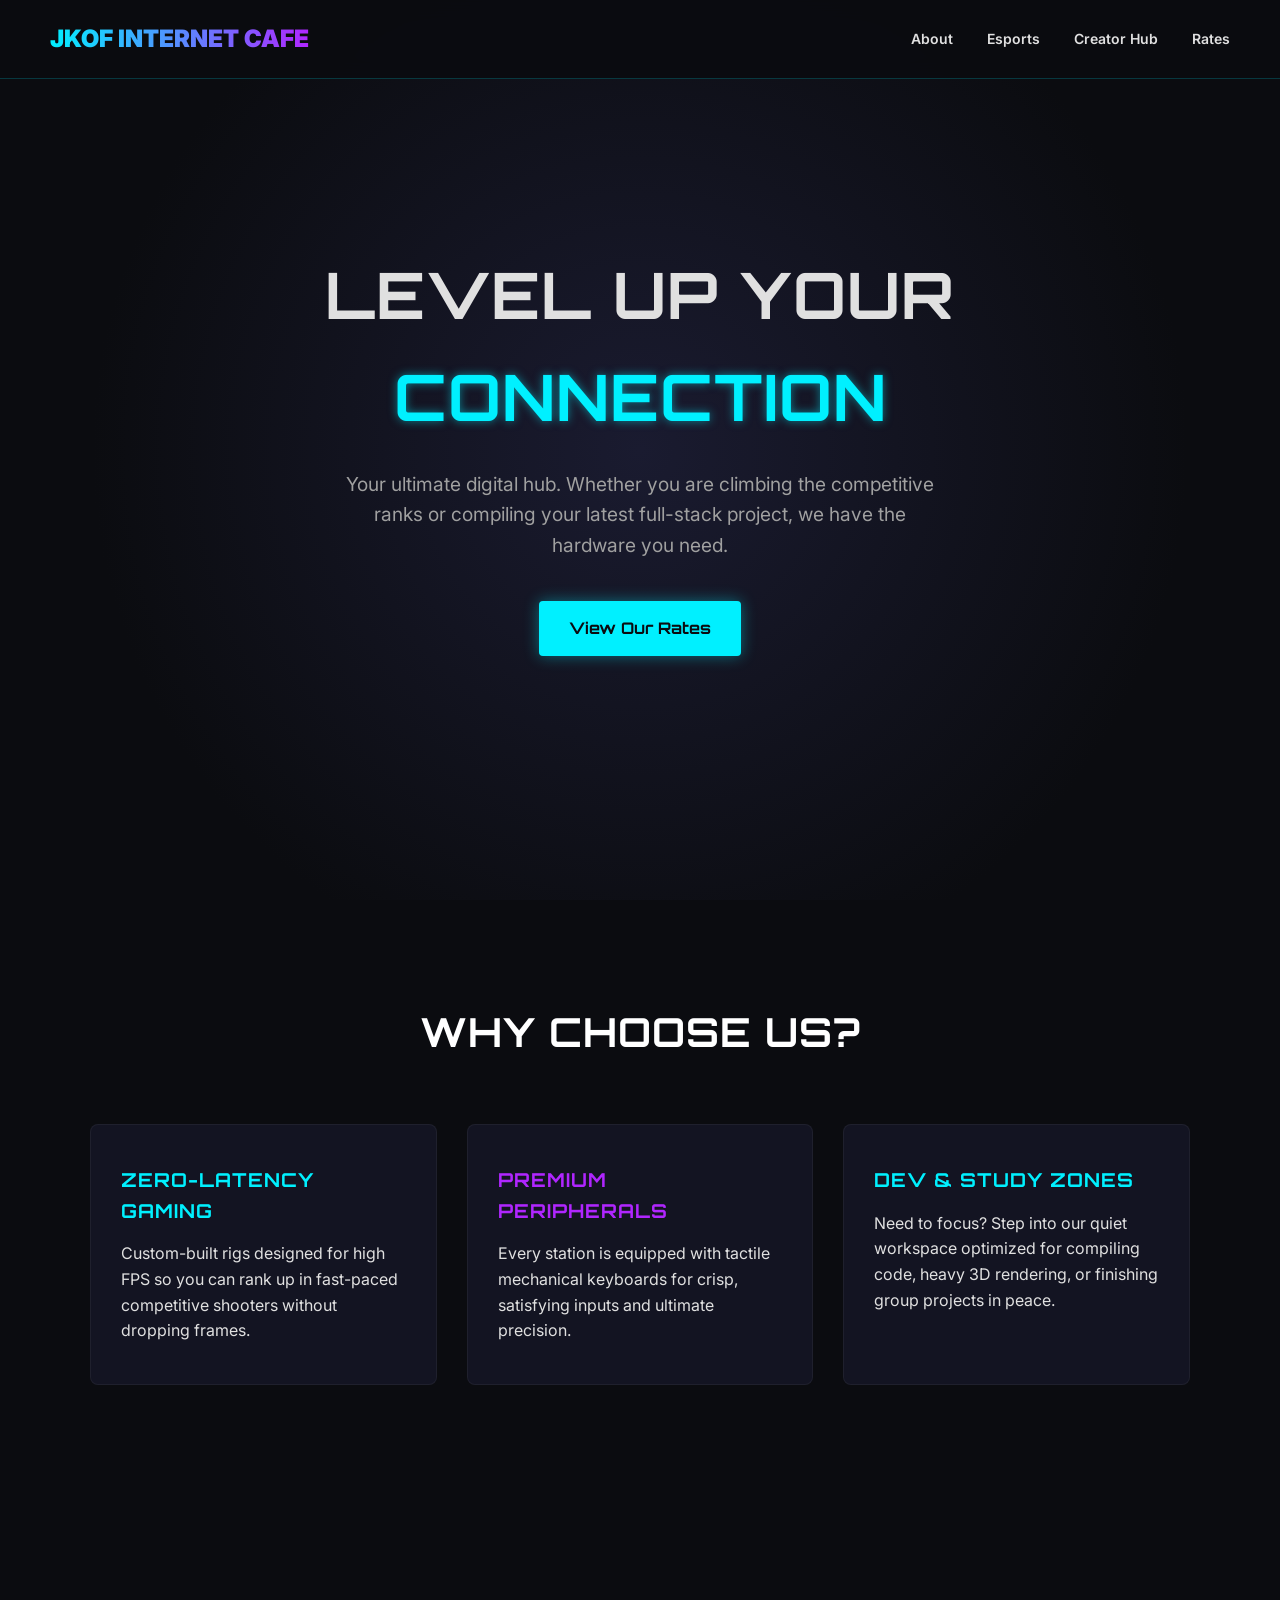
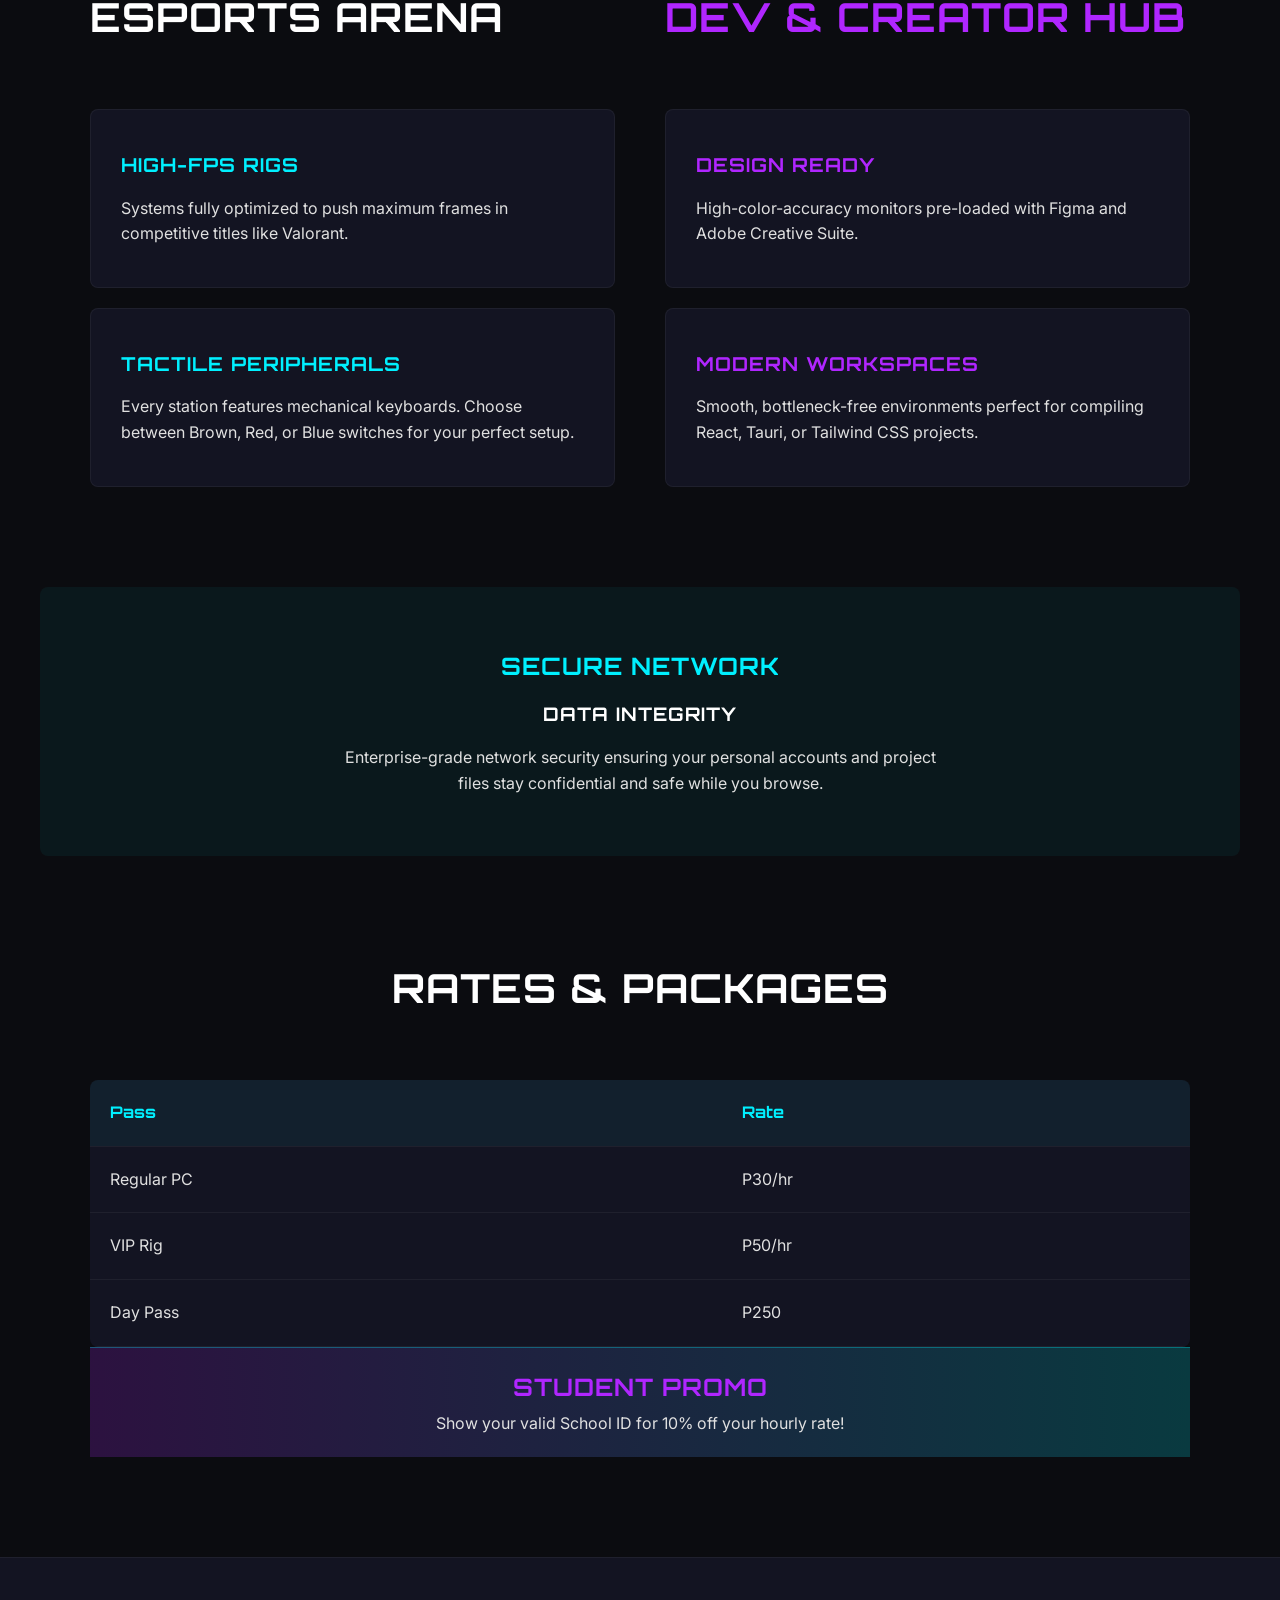
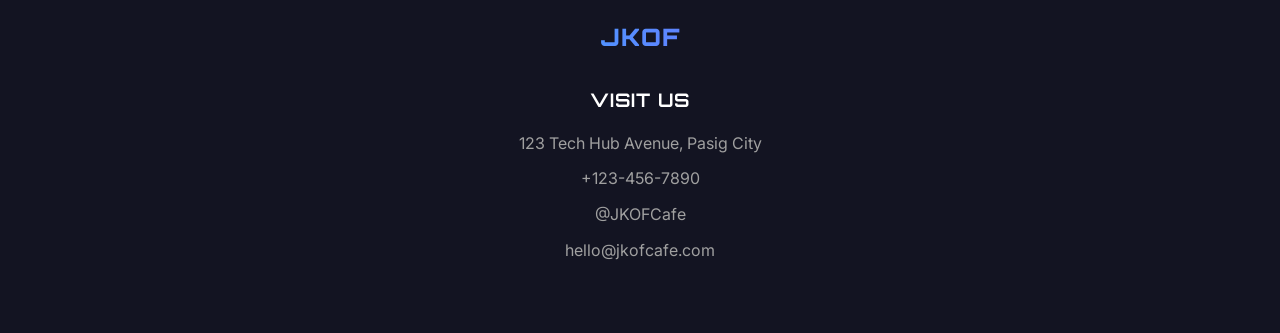
==== index.html @ d7160229 "Add files via upload" ====
<!DOCTYPE html>
<html lang="en">
<head>
    <meta charset="UTF-8">
    <meta name="viewport" content="width=device-width, initial-scale=1.0">
    <title>JKOF Internet Cafe</title>
    <link href="https://fonts.googleapis.com/css2?family=Inter:wght@400;600&family=Orbitron:wght@700;900&display=swap" rel="stylesheet">
    <style>
        /* CSS Variables for Brand Colors */
        :root {
            --bg-dark: #0b0c10;
            --bg-panel: #131422;
            --text-light: #e0e0e0;
            --neon-cyan: #00f0ff;
            --neon-purple: #b026ff;
            --font-main: 'Inter', sans-serif;
            --font-header: 'Orbitron', sans-serif;
        }

        /* Base Styles */
        * {
            margin: 0;
            padding: 0;
            box-sizing: border-box;
        }

        body {
            background-color: var(--bg-dark);
            color: var(--text-light);
            font-family: var(--font-main);
            line-height: 1.6;
            overflow-x: hidden;
        }

        h1, h2, h3, h4 {
            font-family: var(--font-header);
            text-transform: uppercase;
            letter-spacing: 1px;
        }

        /* Navigation */
        nav {
            position: fixed;
            top: 0;
            width: 100%;
            padding: 20px 50px;
            background: rgba(11, 12, 16, 0.9);
            backdrop-filter: blur(10px);
            display: flex;
            justify-content: space-between;
            align-items: center;
            z-index: 1000;
            border-bottom: 1px solid rgba(0, 240, 255, 0.2);
        }

        .logo {
            font-size: 24px;
            font-weight: 900;
            background: linear-gradient(90deg, var(--neon-cyan), var(--neon-purple));
            -webkit-background-clip: text;
            -webkit-text-fill-color: transparent;
        }

        .nav-links a {
            color: var(--text-light);
            text-decoration: none;
            margin-left: 30px;
            font-size: 14px;
            font-weight: 600;
            transition: color 0.3s ease;
        }

        .nav-links a:hover {
            color: var(--neon-cyan);
        }

        /* Hero Section */
        .hero {
            height: 100vh;
            display: flex;
            flex-direction: column;
            justify-content: center;
            align-items: center;
            text-align: center;
            padding: 0 20px;
            background: radial-gradient(circle at center, #1a1b30 0%, var(--bg-dark) 70%);
        }

        .hero h1 {
            font-size: 4rem;
            margin-bottom: 20px;
        }

        .hero h1 span {
            color: var(--neon-cyan);
            text-shadow: 0 0 10px rgba(0, 240, 255, 0.5);
        }

        .hero p {
            font-size: 1.2rem;
            max-width: 600px;
            margin-bottom: 40px;
            color: #a0a0a0;
        }

        .btn {
            padding: 15px 30px;
            background-color: var(--neon-cyan);
            color: var(--bg-dark);
            text-decoration: none;
            font-family: var(--font-header);
            font-weight: 700;
            border-radius: 4px;
            transition: all 0.3s ease;
            box-shadow: 0 0 15px rgba(0, 240, 255, 0.4);
        }

        .btn:hover {
            background-color: #fff;
            box-shadow: 0 0 25px rgba(0, 240, 255, 0.8);
        }

        /* Section Layouts */
        section {
            padding: 100px 50px;
            max-width: 1200px;
            margin: 0 auto;
        }

        .section-title {
            text-align: center;
            font-size: 2.5rem;
            margin-bottom: 60px;
            color: #fff;
        }

        .grid-3 {
            display: grid;
            grid-template-columns: repeat(auto-fit, minmax(300px, 1fr));
            gap: 30px;
        }

        .grid-2 {
            display: grid;
            grid-template-columns: repeat(auto-fit, minmax(400px, 1fr));
            gap: 50px;
        }

        /* Cards */
        .card {
            background: var(--bg-panel);
            padding: 40px 30px;
            border-radius: 8px;
            border: 1px solid rgba(255, 255, 255, 0.05);
            transition: transform 0.3s ease, border-color 0.3s ease;
        }

        .card:hover {
            transform: translateY(-5px);
            border-color: var(--neon-cyan);
        }

        .card h3 {
            color: var(--neon-cyan);
            margin-bottom: 15px;
            font-size: 1.2rem;
        }

        .card.purple-border:hover {
            border-color: var(--neon-purple);
        }

        .card.purple-border h3 {
            color: var(--neon-purple);
        }

        /* Rates Table */
        table {
            width: 100%;
            border-collapse: collapse;
            background: var(--bg-panel);
            border-radius: 8px;
            overflow: hidden;
        }

        th, td {
            padding: 20px;
            text-align: left;
            border-bottom: 1px solid rgba(255, 255, 255, 0.05);
        }

        th {
            color: var(--neon-cyan);
            font-family: var(--font-header);
            background: rgba(0, 240, 255, 0.05);
        }

        .promo-banner {
            background: linear-gradient(90deg, rgba(176, 38, 255, 0.2), rgba(0, 240, 255, 0.2));
            padding: 20px;
            text-align: center;
            border-top: 1px solid rgba(0, 240, 255, 0.3);
        }

        .promo-banner h4 {
            color: var(--neon-purple);
            font-size: 1.5rem;
            margin-bottom: 5px;
        }

        /* Footer */
        footer {
            background: var(--bg-panel);
            padding: 60px 50px;
            text-align: center;
            border-top: 1px solid rgba(255, 255, 255, 0.05);
        }

        .footer-info p {
            margin-bottom: 10px;
            color: #a0a0a0;
        }

        /* Fade-in Animation Classes */
        .fade-in {
            opacity: 0;
            transform: translateY(30px);
            transition: opacity 0.8s ease, transform 0.8s ease;
        }

        .fade-in.visible {
            opacity: 1;
            transform: translateY(0);
        }

        /* Responsive */
        @media (max-width: 768px) {
            nav { padding: 20px; flex-direction: column; gap: 15px; }
            .nav-links a { margin: 0 10px; }
            .hero h1 { font-size: 2.5rem; }
            section { padding: 60px 20px; }
        }
    </style>
</head>
<body>

    <nav>
        <div class="logo">JKOF INTERNET CAFE</div>
        <div class="nav-links">
            <a href="#about">About</a>
            <a href="#arena">Esports</a>
            <a href="#hub">Creator Hub</a>
            <a href="#rates">Rates</a>
        </div>
    </nav>

    <header class="hero">
        <h1>Level Up Your <br><span>Connection</span></h1>
        <p>Your ultimate digital hub. Whether you are climbing the competitive ranks or compiling your latest full-stack project, we have the hardware you need.</p>
        <a href="#rates" class="btn">View Our Rates</a>
    </header>

    <section id="about" class="fade-in">
        <h2 class="section-title">Why Choose Us?</h2>
        <div class="grid-3">
            <div class="card">
                <h3>ZERO-LATENCY GAMING</h3>
                <p>Custom-built rigs designed for high FPS so you can rank up in fast-paced competitive shooters without dropping frames.</p>
            </div>
            <div class="card purple-border">
                <h3>PREMIUM PERIPHERALS</h3>
                <p>Every station is equipped with tactile mechanical keyboards for crisp, satisfying inputs and ultimate precision.</p>
            </div>
            <div class="card">
                <h3>DEV & STUDY ZONES</h3>
                <p>Need to focus? Step into our quiet workspace optimized for compiling code, heavy 3D rendering, or finishing group projects in peace.</p>
            </div>
        </div>
    </section>

    <section id="arena" class="fade-in">
        <div class="grid-2">
            <div>
                <h2 class="section-title" style="text-align: left;">Esports Arena</h2>
                <div class="card" style="margin-bottom: 20px;">
                    <h3>HIGH-FPS RIGS</h3>
                    <p>Systems fully optimized to push maximum frames in competitive titles like Valorant.</p>
                </div>
                <div class="card">
                    <h3>TACTILE PERIPHERALS</h3>
                    <p>Every station features mechanical keyboards. Choose between Brown, Red, or Blue switches for your perfect setup.</p>
                </div>
            </div>
            <div id="hub">
                <h2 class="section-title" style="text-align: left; color: var(--neon-purple);">DEV & CREATOR HUB</h2>
                <div class="card purple-border" style="margin-bottom: 20px;">
                    <h3>DESIGN READY</h3>
                    <p>High-color-accuracy monitors pre-loaded with Figma and Adobe Creative Suite.</p>
                </div>
                <div class="card purple-border">
                    <h3>MODERN WORKSPACES</h3>
                    <p>Smooth, bottleneck-free environments perfect for compiling React, Tauri, or Tailwind CSS projects.</p>
                </div>
            </div>
        </div>
    </section>

    <section class="fade-in" style="background: rgba(0, 240, 255, 0.05); border-radius: 8px; text-align: center; padding: 60px 20px;">
        <h2 style="color: var(--neon-cyan); margin-bottom: 15px;">SECURE NETWORK</h2>
        <h3 style="color: #fff; margin-bottom: 15px;">DATA INTEGRITY</h3>
        <p style="max-width: 600px; margin: 0 auto;">Enterprise-grade network security ensuring your personal accounts and project files stay confidential and safe while you browse.</p>
    </section>

    <section id="rates" class="fade-in">
        <h2 class="section-title">Rates & Packages</h2>
        <table>
            <thead>
                <tr>
                    <th>Pass</th>
                    <th>Rate</th>
                </tr>
            </thead>
            <tbody>
                <tr>
                    <td>Regular PC</td>
                    <td>P30/hr</td>
                </tr>
                <tr>
                    <td>VIP Rig</td>
                    <td>P50/hr</td>
                </tr>
                <tr>
                    <td>Day Pass</td>
                    <td>P250</td>
                </tr>
            </tbody>
        </table>
        <div class="promo-banner">
            <h4>STUDENT PROMO</h4>
            <p>Show your valid School ID for 10% off your hourly rate!</p>
        </div>
    </section>

    <footer>
        <h2 class="logo" style="margin-bottom: 30px;">JKOF</h2>
        <div class="footer-info">
            <h3 style="color: #fff; margin-bottom: 15px;">Visit us</h3>
            <p>123 Tech Hub Avenue, Pasig City</p>
            <p>+123-456-7890</p>
            <p>@JKOFCafe</p>
            <p>hello@jkofcafe.com</p>
        </div>
    </footer>

    <script>
        // Smooth Scrolling for navigation links
        document.querySelectorAll('a[href^="#"]').forEach(anchor => {
            anchor.addEventListener('click', function (e) {
                e.preventDefault();
                document.querySelector(this.getAttribute('href')).scrollIntoView({
                    behavior: 'smooth'
                });
            });
        });

        // Intersection Observer for scroll fade-in animations
        const observerOptions = {
            root: null,
            rootMargin: '0px',
            threshold: 0.15
        };

        const observer = new IntersectionObserver((entries, observer) => {
            entries.forEach(entry => {
                if (entry.isIntersecting) {
                    entry.target.classList.add('visible');
                    observer.unobserve(entry.target); // Stop observing once it's visible
                }
            });
        }, observerOptions);

        document.querySelectorAll('.fade-in').forEach((element) => {
            observer.observe(element);
        });
    </script>
</body>
</html>
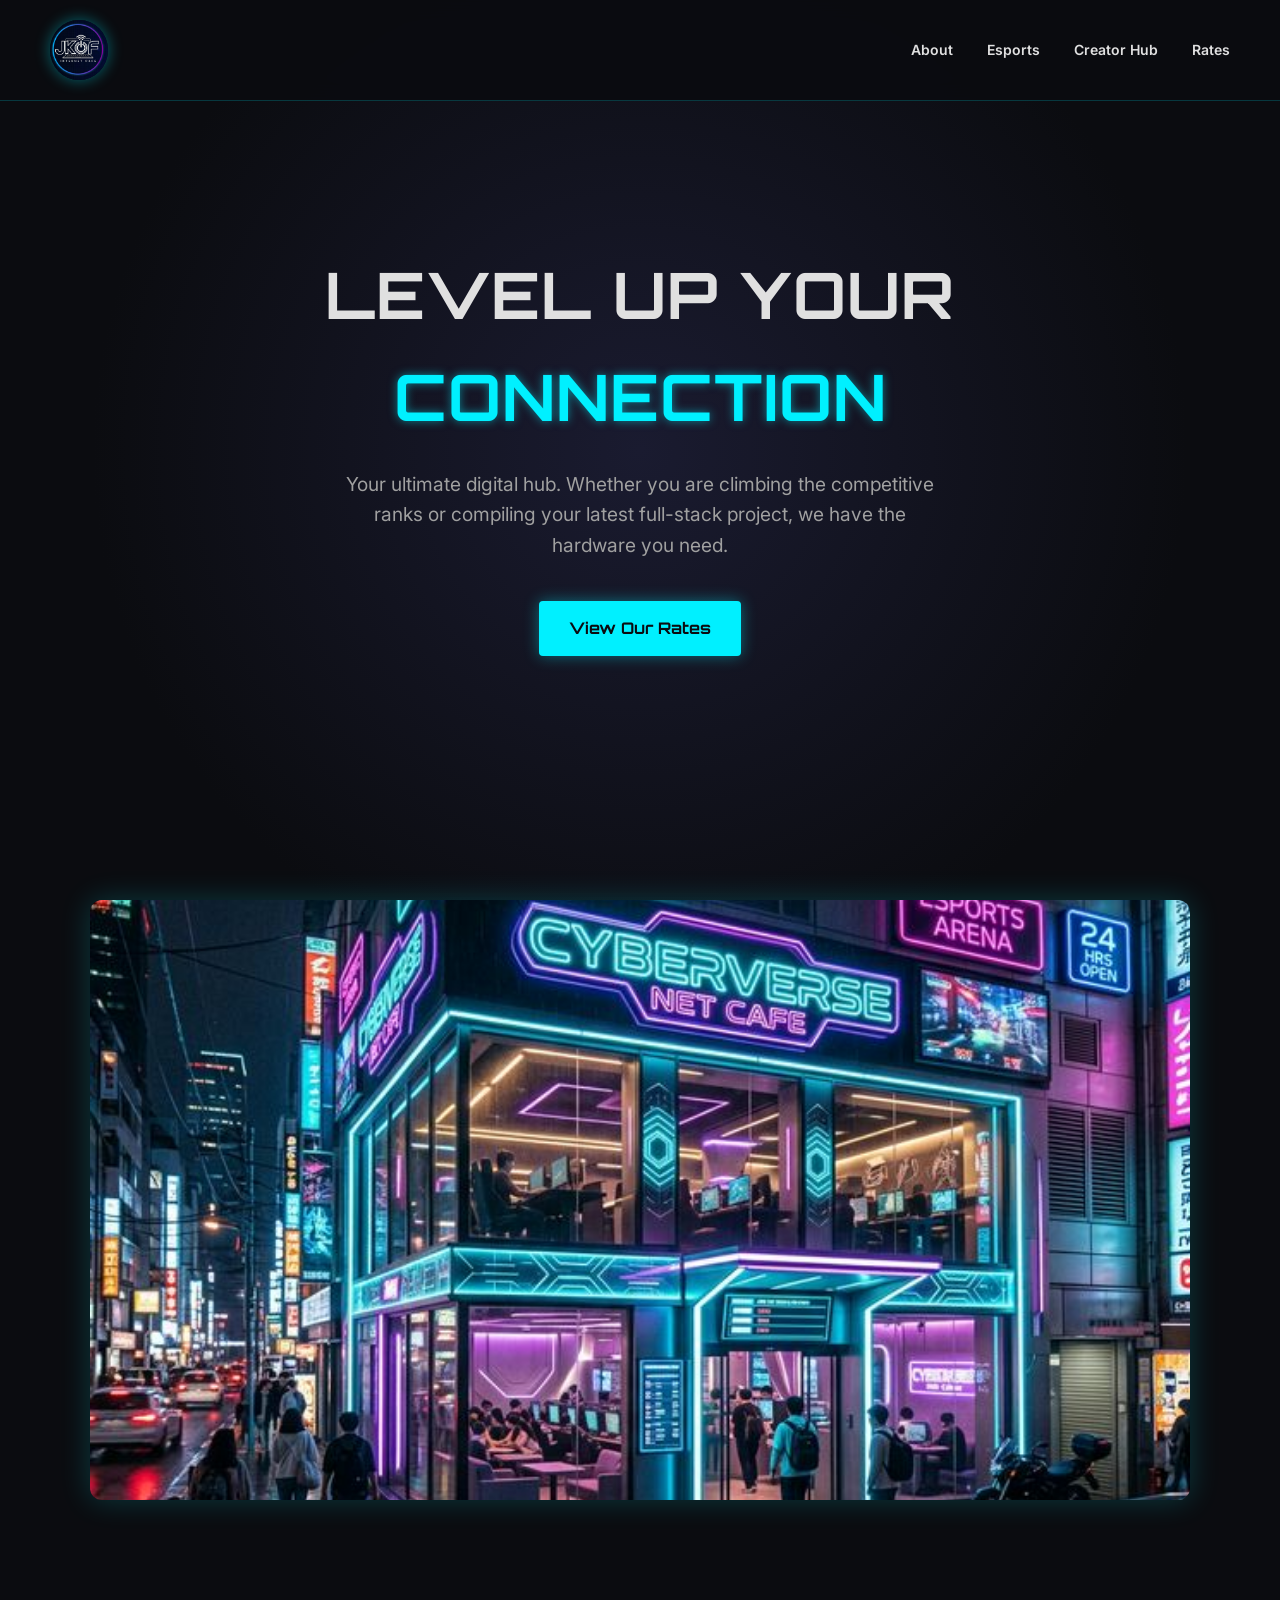
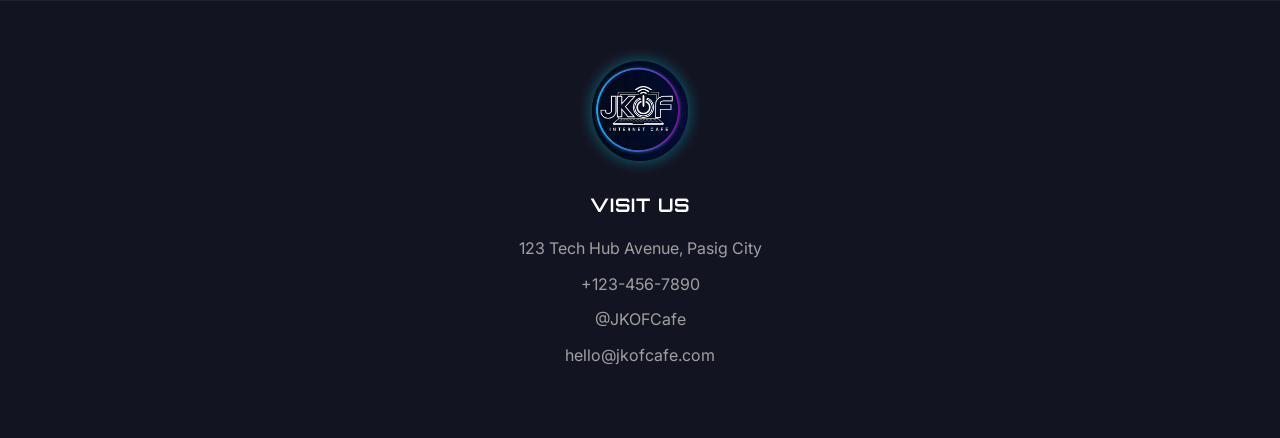
==== commit 4ed8ca07: "Use logo.jpg instead of logo.png Update header logo source from logo.png to logo.jpg across about.ht" ====
--- a/index.html
+++ b/index.html
@@ -1,387 +1,76 @@
-<!DOCTYPE html>
-<html lang="en">
-<head>
-    <meta charset="UTF-8">
-    <meta name="viewport" content="width=device-width, initial-scale=1.0">
-    <title>JKOF Internet Cafe</title>
-    <link href="https://fonts.googleapis.com/css2?family=Inter:wght@400;600&family=Orbitron:wght@700;900&display=swap" rel="stylesheet">
-    <style>
-        /* CSS Variables for Brand Colors */
-        :root {
-            --bg-dark: #0b0c10;
-            --bg-panel: #131422;
-            --text-light: #e0e0e0;
-            --neon-cyan: #00f0ff;
-            --neon-purple: #b026ff;
-            --font-main: 'Inter', sans-serif;
-            --font-header: 'Orbitron', sans-serif;
-        }
-
-        /* Base Styles */
-        * {
-            margin: 0;
-            padding: 0;
-            box-sizing: border-box;
-        }
-
-        body {
-            background-color: var(--bg-dark);
-            color: var(--text-light);
-            font-family: var(--font-main);
-            line-height: 1.6;
-            overflow-x: hidden;
-        }
-
-        h1, h2, h3, h4 {
-            font-family: var(--font-header);
-            text-transform: uppercase;
-            letter-spacing: 1px;
-        }
-
-        /* Navigation */
-        nav {
-            position: fixed;
-            top: 0;
-            width: 100%;
-            padding: 20px 50px;
-            background: rgba(11, 12, 16, 0.9);
-            backdrop-filter: blur(10px);
-            display: flex;
-            justify-content: space-between;
-            align-items: center;
-            z-index: 1000;
-            border-bottom: 1px solid rgba(0, 240, 255, 0.2);
-        }
-
-        .logo {
-            font-size: 24px;
-            font-weight: 900;
-            background: linear-gradient(90deg, var(--neon-cyan), var(--neon-purple));
-            -webkit-background-clip: text;
-            -webkit-text-fill-color: transparent;
-        }
-
-        .nav-links a {
-            color: var(--text-light);
-            text-decoration: none;
-            margin-left: 30px;
-            font-size: 14px;
-            font-weight: 600;
-            transition: color 0.3s ease;
-        }
-
-        .nav-links a:hover {
-            color: var(--neon-cyan);
-        }
-
-        /* Hero Section */
-        .hero {
-            height: 100vh;
-            display: flex;
-            flex-direction: column;
-            justify-content: center;
-            align-items: center;
-            text-align: center;
-            padding: 0 20px;
-            background: radial-gradient(circle at center, #1a1b30 0%, var(--bg-dark) 70%);
-        }
-
-        .hero h1 {
-            font-size: 4rem;
-            margin-bottom: 20px;
-        }
-
-        .hero h1 span {
-            color: var(--neon-cyan);
-            text-shadow: 0 0 10px rgba(0, 240, 255, 0.5);
-        }
-
-        .hero p {
-            font-size: 1.2rem;
-            max-width: 600px;
-            margin-bottom: 40px;
-            color: #a0a0a0;
-        }
-
-        .btn {
-            padding: 15px 30px;
-            background-color: var(--neon-cyan);
-            color: var(--bg-dark);
-            text-decoration: none;
-            font-family: var(--font-header);
-            font-weight: 700;
-            border-radius: 4px;
-            transition: all 0.3s ease;
-            box-shadow: 0 0 15px rgba(0, 240, 255, 0.4);
-        }
-
-        .btn:hover {
-            background-color: #fff;
-            box-shadow: 0 0 25px rgba(0, 240, 255, 0.8);
-        }
-
-        /* Section Layouts */
-        section {
-            padding: 100px 50px;
-            max-width: 1200px;
-            margin: 0 auto;
-        }
-
-        .section-title {
-            text-align: center;
-            font-size: 2.5rem;
-            margin-bottom: 60px;
-            color: #fff;
-        }
-
-        .grid-3 {
-            display: grid;
-            grid-template-columns: repeat(auto-fit, minmax(300px, 1fr));
-            gap: 30px;
-        }
-
-        .grid-2 {
-            display: grid;
-            grid-template-columns: repeat(auto-fit, minmax(400px, 1fr));
-            gap: 50px;
-        }
-
-        /* Cards */
-        .card {
-            background: var(--bg-panel);
-            padding: 40px 30px;
-            border-radius: 8px;
-            border: 1px solid rgba(255, 255, 255, 0.05);
-            transition: transform 0.3s ease, border-color 0.3s ease;
-        }
-
-        .card:hover {
-            transform: translateY(-5px);
-            border-color: var(--neon-cyan);
-        }
-
-        .card h3 {
-            color: var(--neon-cyan);
-            margin-bottom: 15px;
-            font-size: 1.2rem;
-        }
-
-        .card.purple-border:hover {
-            border-color: var(--neon-purple);
-        }
-
-        .card.purple-border h3 {
-            color: var(--neon-purple);
-        }
-
-        /* Rates Table */
-        table {
-            width: 100%;
-            border-collapse: collapse;
-            background: var(--bg-panel);
-            border-radius: 8px;
-            overflow: hidden;
-        }
-
-        th, td {
-            padding: 20px;
-            text-align: left;
-            border-bottom: 1px solid rgba(255, 255, 255, 0.05);
-        }
-
-        th {
-            color: var(--neon-cyan);
-            font-family: var(--font-header);
-            background: rgba(0, 240, 255, 0.05);
-        }
-
-        .promo-banner {
-            background: linear-gradient(90deg, rgba(176, 38, 255, 0.2), rgba(0, 240, 255, 0.2));
-            padding: 20px;
-            text-align: center;
-            border-top: 1px solid rgba(0, 240, 255, 0.3);
-        }
-
-        .promo-banner h4 {
-            color: var(--neon-purple);
-            font-size: 1.5rem;
-            margin-bottom: 5px;
-        }
-
-        /* Footer */
-        footer {
-            background: var(--bg-panel);
-            padding: 60px 50px;
-            text-align: center;
-            border-top: 1px solid rgba(255, 255, 255, 0.05);
-        }
-
-        .footer-info p {
-            margin-bottom: 10px;
-            color: #a0a0a0;
-        }
-
-        /* Fade-in Animation Classes */
-        .fade-in {
-            opacity: 0;
-            transform: translateY(30px);
-            transition: opacity 0.8s ease, transform 0.8s ease;
-        }
-
-        .fade-in.visible {
-            opacity: 1;
-            transform: translateY(0);
-        }
-
-        /* Responsive */
-        @media (max-width: 768px) {
-            nav { padding: 20px; flex-direction: column; gap: 15px; }
-            .nav-links a { margin: 0 10px; }
-            .hero h1 { font-size: 2.5rem; }
-            section { padding: 60px 20px; }
-        }
-    </style>
-</head>
-<body>
-
-    <nav>
-        <div class="logo">JKOF INTERNET CAFE</div>
-        <div class="nav-links">
-            <a href="#about">About</a>
-            <a href="#arena">Esports</a>
-            <a href="#hub">Creator Hub</a>
-            <a href="#rates">Rates</a>
-        </div>
-    </nav>
-
-    <header class="hero">
-        <h1>Level Up Your <br><span>Connection</span></h1>
-        <p>Your ultimate digital hub. Whether you are climbing the competitive ranks or compiling your latest full-stack project, we have the hardware you need.</p>
-        <a href="#rates" class="btn">View Our Rates</a>
-    </header>
-
-    <section id="about" class="fade-in">
-        <h2 class="section-title">Why Choose Us?</h2>
-        <div class="grid-3">
-            <div class="card">
-                <h3>ZERO-LATENCY GAMING</h3>
-                <p>Custom-built rigs designed for high FPS so you can rank up in fast-paced competitive shooters without dropping frames.</p>
-            </div>
-            <div class="card purple-border">
-                <h3>PREMIUM PERIPHERALS</h3>
-                <p>Every station is equipped with tactile mechanical keyboards for crisp, satisfying inputs and ultimate precision.</p>
-            </div>
-            <div class="card">
-                <h3>DEV & STUDY ZONES</h3>
-                <p>Need to focus? Step into our quiet workspace optimized for compiling code, heavy 3D rendering, or finishing group projects in peace.</p>
-            </div>
-        </div>
-    </section>
-
-    <section id="arena" class="fade-in">
-        <div class="grid-2">
-            <div>
-                <h2 class="section-title" style="text-align: left;">Esports Arena</h2>
-                <div class="card" style="margin-bottom: 20px;">
-                    <h3>HIGH-FPS RIGS</h3>
-                    <p>Systems fully optimized to push maximum frames in competitive titles like Valorant.</p>
-                </div>
-                <div class="card">
-                    <h3>TACTILE PERIPHERALS</h3>
-                    <p>Every station features mechanical keyboards. Choose between Brown, Red, or Blue switches for your perfect setup.</p>
-                </div>
-            </div>
-            <div id="hub">
-                <h2 class="section-title" style="text-align: left; color: var(--neon-purple);">DEV & CREATOR HUB</h2>
-                <div class="card purple-border" style="margin-bottom: 20px;">
-                    <h3>DESIGN READY</h3>
-                    <p>High-color-accuracy monitors pre-loaded with Figma and Adobe Creative Suite.</p>
-                </div>
-                <div class="card purple-border">
-                    <h3>MODERN WORKSPACES</h3>
-                    <p>Smooth, bottleneck-free environments perfect for compiling React, Tauri, or Tailwind CSS projects.</p>
-                </div>
-            </div>
-        </div>
-    </section>
-
-    <section class="fade-in" style="background: rgba(0, 240, 255, 0.05); border-radius: 8px; text-align: center; padding: 60px 20px;">
-        <h2 style="color: var(--neon-cyan); margin-bottom: 15px;">SECURE NETWORK</h2>
-        <h3 style="color: #fff; margin-bottom: 15px;">DATA INTEGRITY</h3>
-        <p style="max-width: 600px; margin: 0 auto;">Enterprise-grade network security ensuring your personal accounts and project files stay confidential and safe while you browse.</p>
-    </section>
-
-    <section id="rates" class="fade-in">
-        <h2 class="section-title">Rates & Packages</h2>
-        <table>
-            <thead>
-                <tr>
-                    <th>Pass</th>
-                    <th>Rate</th>
-                </tr>
-            </thead>
-            <tbody>
-                <tr>
-                    <td>Regular PC</td>
-                    <td>P30/hr</td>
-                </tr>
-                <tr>
-                    <td>VIP Rig</td>
-                    <td>P50/hr</td>
-                </tr>
-                <tr>
-                    <td>Day Pass</td>
-                    <td>P250</td>
-                </tr>
-            </tbody>
-        </table>
-        <div class="promo-banner">
-            <h4>STUDENT PROMO</h4>
-            <p>Show your valid School ID for 10% off your hourly rate!</p>
-        </div>
-    </section>
-
-    <footer>
-        <h2 class="logo" style="margin-bottom: 30px;">JKOF</h2>
-        <div class="footer-info">
-            <h3 style="color: #fff; margin-bottom: 15px;">Visit us</h3>
-            <p>123 Tech Hub Avenue, Pasig City</p>
-            <p>+123-456-7890</p>
-            <p>@JKOFCafe</p>
-            <p>hello@jkofcafe.com</p>
-        </div>
-    </footer>
-
-    <script>
-        // Smooth Scrolling for navigation links
-        document.querySelectorAll('a[href^="#"]').forEach(anchor => {
-            anchor.addEventListener('click', function (e) {
-                e.preventDefault();
-                document.querySelector(this.getAttribute('href')).scrollIntoView({
-                    behavior: 'smooth'
-                });
-            });
-        });
-
-        // Intersection Observer for scroll fade-in animations
-        const observerOptions = {
-            root: null,
-            rootMargin: '0px',
-            threshold: 0.15
-        };
-
-        const observer = new IntersectionObserver((entries, observer) => {
-            entries.forEach(entry => {
-                if (entry.isIntersecting) {
-                    entry.target.classList.add('visible');
-                    observer.unobserve(entry.target); // Stop observing once it's visible
-                }
-            });
-        }, observerOptions);
-
-        document.querySelectorAll('.fade-in').forEach((element) => {
-            observer.observe(element);
-        });
-    </script>
-</body>
+<!DOCTYPE html>
+<html lang="en">
+
+<head>
+    <meta charset="UTF-8">
+    <meta name="viewport" content="width=device-width, initial-scale=1.0">
+    <title>JKOF Internet Cafe - Home</title>
+    <link href="https://fonts.googleapis.com/css2?family=Inter:wght@400;600&family=Orbitron:wght@700;900&display=swap"
+        rel="stylesheet">
+    <link rel="stylesheet" href="style.css">
+</head>
+
+<body>
+
+    <nav>
+        <a href="index.html" class="logo">
+            <img src="logo.jpg" alt="JKOF Internet Cafe" class="logo-img">
+        </a>
+        <div class="nav-links">
+            <a href="about.html">About</a>
+            <a href="arena.html">Esports</a>
+            <a href="hub.html">Creator Hub</a>
+            <a href="rates.html">Rates</a>
+        </div>
+    </nav>
+
+    <header class="hero">
+        <h1>Level Up Your <br><span>Connection</span></h1>
+        <p>Your ultimate digital hub. Whether you are climbing the competitive ranks or compiling your latest full-stack
+            project, we have the hardware you need.</p>
+        <a href="rates.html" class="btn">View Our Rates</a>
+    </header>
+
+    <section class="fade-in" style="padding-top: 0;">
+        <img src="home-hero.png" alt="JKOF Internet Cafe Exterior"
+            style="width: 100%; border-radius: 12px; box-shadow: 0 0 30px rgba(0, 240, 255, 0.2); object-fit: cover; max-height: 600px; display: block; margin: 0 auto;">
+    </section>
+
+    <footer>
+        <div style="display: flex; justify-content: center; margin-bottom: 30px;">
+            <a href="index.html" class="logo">
+                <img src="logo.jpg" alt="JKOF Internet Cafe" class="logo-img" style="height: 100px;">
+            </a>
+        </div>
+        <div class="footer-info">
+            <h3 style="color: #fff; margin-bottom: 15px;">Visit us</h3>
+            <p>123 Tech Hub Avenue, Pasig City</p>
+            <p>+123-456-7890</p>
+            <p>@JKOFCafe</p>
+            <p>hello@jkofcafe.com</p>
+        </div>
+    </footer>
+
+    <script>
+        const observerOptions = {
+            root: null,
+            rootMargin: '0px',
+            threshold: 0.15
+        };
+
+        const observer = new IntersectionObserver((entries, observer) => {
+            entries.forEach(entry => {
+                if (entry.isIntersecting) {
+                    entry.target.classList.add('visible');
+                    observer.unobserve(entry.target);
+                }
+            });
+        }, observerOptions);
+
+        document.querySelectorAll('.fade-in').forEach((element) => {
+            observer.observe(element);
+        });
+    </script>
+</body>
+
 </html>
--- a/style.css
+++ b/style.css
@@ -0,0 +1,262 @@
+    /* CSS Variables for Brand Colors */
+    :root {
+        --bg-dark: #0b0c10;
+        --bg-panel: #131422;
+        --text-light: #e0e0e0;
+        --neon-cyan: #00f0ff;
+        --neon-purple: #b026ff;
+        --font-main: 'Inter', sans-serif;
+        --font-header: 'Orbitron', sans-serif;
+    }
+
+    /* Base Styles */
+    * {
+        margin: 0;
+        padding: 0;
+        box-sizing: border-box;
+    }
+
+    body {
+        background-color: var(--bg-dark);
+        color: var(--text-light);
+        font-family: var(--font-main);
+        line-height: 1.6;
+        overflow-x: hidden;
+    }
+
+    h1,
+    h2,
+    h3,
+    h4 {
+        font-family: var(--font-header);
+        text-transform: uppercase;
+        letter-spacing: 1px;
+    }
+
+    /* Navigation */
+    nav {
+        position: fixed;
+        top: 0;
+        width: 100%;
+        padding: 20px 50px;
+        background: rgba(11, 12, 16, 0.9);
+        backdrop-filter: blur(10px);
+        display: flex;
+        justify-content: space-between;
+        align-items: center;
+        z-index: 1000;
+        border-bottom: 1px solid rgba(0, 240, 255, 0.2);
+    }
+
+    .logo {
+        display: flex;
+        align-items: center;
+        text-decoration: none;
+    }
+
+    .logo-img {
+        height: 60px;
+        width: auto;
+        border-radius: 50%;
+        box-shadow: 0 0 15px rgba(0, 240, 255, 0.4);
+        transition: all 0.3s ease;
+    }
+
+    .logo-img:hover {
+        box-shadow: 0 0 25px rgba(176, 38, 255, 0.8);
+        transform: scale(1.05);
+    }
+
+    .nav-links a {
+        color: var(--text-light);
+        text-decoration: none;
+        margin-left: 30px;
+        font-size: 14px;
+        font-weight: 600;
+        transition: color 0.3s ease;
+    }
+
+    .nav-links a:hover {
+        color: var(--neon-cyan);
+    }
+
+    /* Hero Section */
+    .hero {
+        height: 100vh;
+        display: flex;
+        flex-direction: column;
+        justify-content: center;
+        align-items: center;
+        text-align: center;
+        padding: 0 20px;
+        background: radial-gradient(circle at center, #1a1b30 0%, var(--bg-dark) 70%);
+    }
+
+    .hero h1 {
+        font-size: 4rem;
+        margin-bottom: 20px;
+    }
+
+    .hero h1 span {
+        color: var(--neon-cyan);
+        text-shadow: 0 0 10px rgba(0, 240, 255, 0.5);
+    }
+
+    .hero p {
+        font-size: 1.2rem;
+        max-width: 600px;
+        margin-bottom: 40px;
+        color: #a0a0a0;
+    }
+
+    .btn {
+        padding: 15px 30px;
+        background-color: var(--neon-cyan);
+        color: var(--bg-dark);
+        text-decoration: none;
+        font-family: var(--font-header);
+        font-weight: 700;
+        border-radius: 4px;
+        transition: all 0.3s ease;
+        box-shadow: 0 0 15px rgba(0, 240, 255, 0.4);
+    }
+
+    .btn:hover {
+        background-color: #fff;
+        box-shadow: 0 0 25px rgba(0, 240, 255, 0.8);
+    }
+
+    /* Section Layouts */
+    section {
+        padding: 100px 50px;
+        max-width: 1200px;
+        margin: 0 auto;
+    }
+
+    .section-title {
+        text-align: center;
+        font-size: 2.5rem;
+        margin-bottom: 60px;
+        color: #fff;
+    }
+
+    .grid-3 {
+        display: grid;
+        grid-template-columns: repeat(auto-fit, minmax(300px, 1fr));
+        gap: 30px;
+    }
+
+    .grid-2 {
+        display: grid;
+        grid-template-columns: repeat(auto-fit, minmax(400px, 1fr));
+        gap: 50px;
+    }
+
+    /* Cards */
+    .card {
+        background: var(--bg-panel);
+        padding: 40px 30px;
+        border-radius: 8px;
+        border: 1px solid rgba(255, 255, 255, 0.05);
+        transition: transform 0.3s ease, border-color 0.3s ease;
+    }
+
+    .card:hover {
+        transform: translateY(-5px);
+        border-color: var(--neon-cyan);
+    }
+
+    .card h3 {
+        color: var(--neon-cyan);
+        margin-bottom: 15px;
+        font-size: 1.2rem;
+    }
+
+    .card.purple-border:hover {
+        border-color: var(--neon-purple);
+    }
+
+    .card.purple-border h3 {
+        color: var(--neon-purple);
+    }
+
+    /* Rates Table */
+    table {
+        width: 100%;
+        border-collapse: collapse;
+        background: var(--bg-panel);
+        border-radius: 8px;
+        overflow: hidden;
+    }
+
+    th,
+    td {
+        padding: 20px;
+        text-align: left;
+        border-bottom: 1px solid rgba(255, 255, 255, 0.05);
+    }
+
+    th {
+        color: var(--neon-cyan);
+        font-family: var(--font-header);
+        background: rgba(0, 240, 255, 0.05);
+    }
+
+    .promo-banner {
+        background: linear-gradient(90deg, rgba(176, 38, 255, 0.2), rgba(0, 240, 255, 0.2));
+        padding: 20px;
+        text-align: center;
+        border-top: 1px solid rgba(0, 240, 255, 0.3);
+    }
+
+    .promo-banner h4 {
+        color: var(--neon-purple);
+        font-size: 1.5rem;
+        margin-bottom: 5px;
+    }
+
+    /* Footer */
+    footer {
+        background: var(--bg-panel);
+        padding: 60px 50px;
+        text-align: center;
+        border-top: 1px solid rgba(255, 255, 255, 0.05);
+    }
+
+    .footer-info p {
+        margin-bottom: 10px;
+        color: #a0a0a0;
+    }
+
+    /* Fade-in Animation Classes */
+    .fade-in {
+        opacity: 0;
+        transform: translateY(30px);
+        transition: opacity 0.8s ease, transform 0.8s ease;
+    }
+
+    .fade-in.visible {
+        opacity: 1;
+        transform: translateY(0);
+    }
+
+    /* Responsive */
+    @media (max-width: 768px) {
+        nav {
+            padding: 20px;
+            flex-direction: column;
+            gap: 15px;
+        }
+
+        .nav-links a {
+            margin: 0 10px;
+        }
+
+        .hero h1 {
+            font-size: 2.5rem;
+        }
+
+        section {
+            padding: 60px 20px;
+        }
+    }
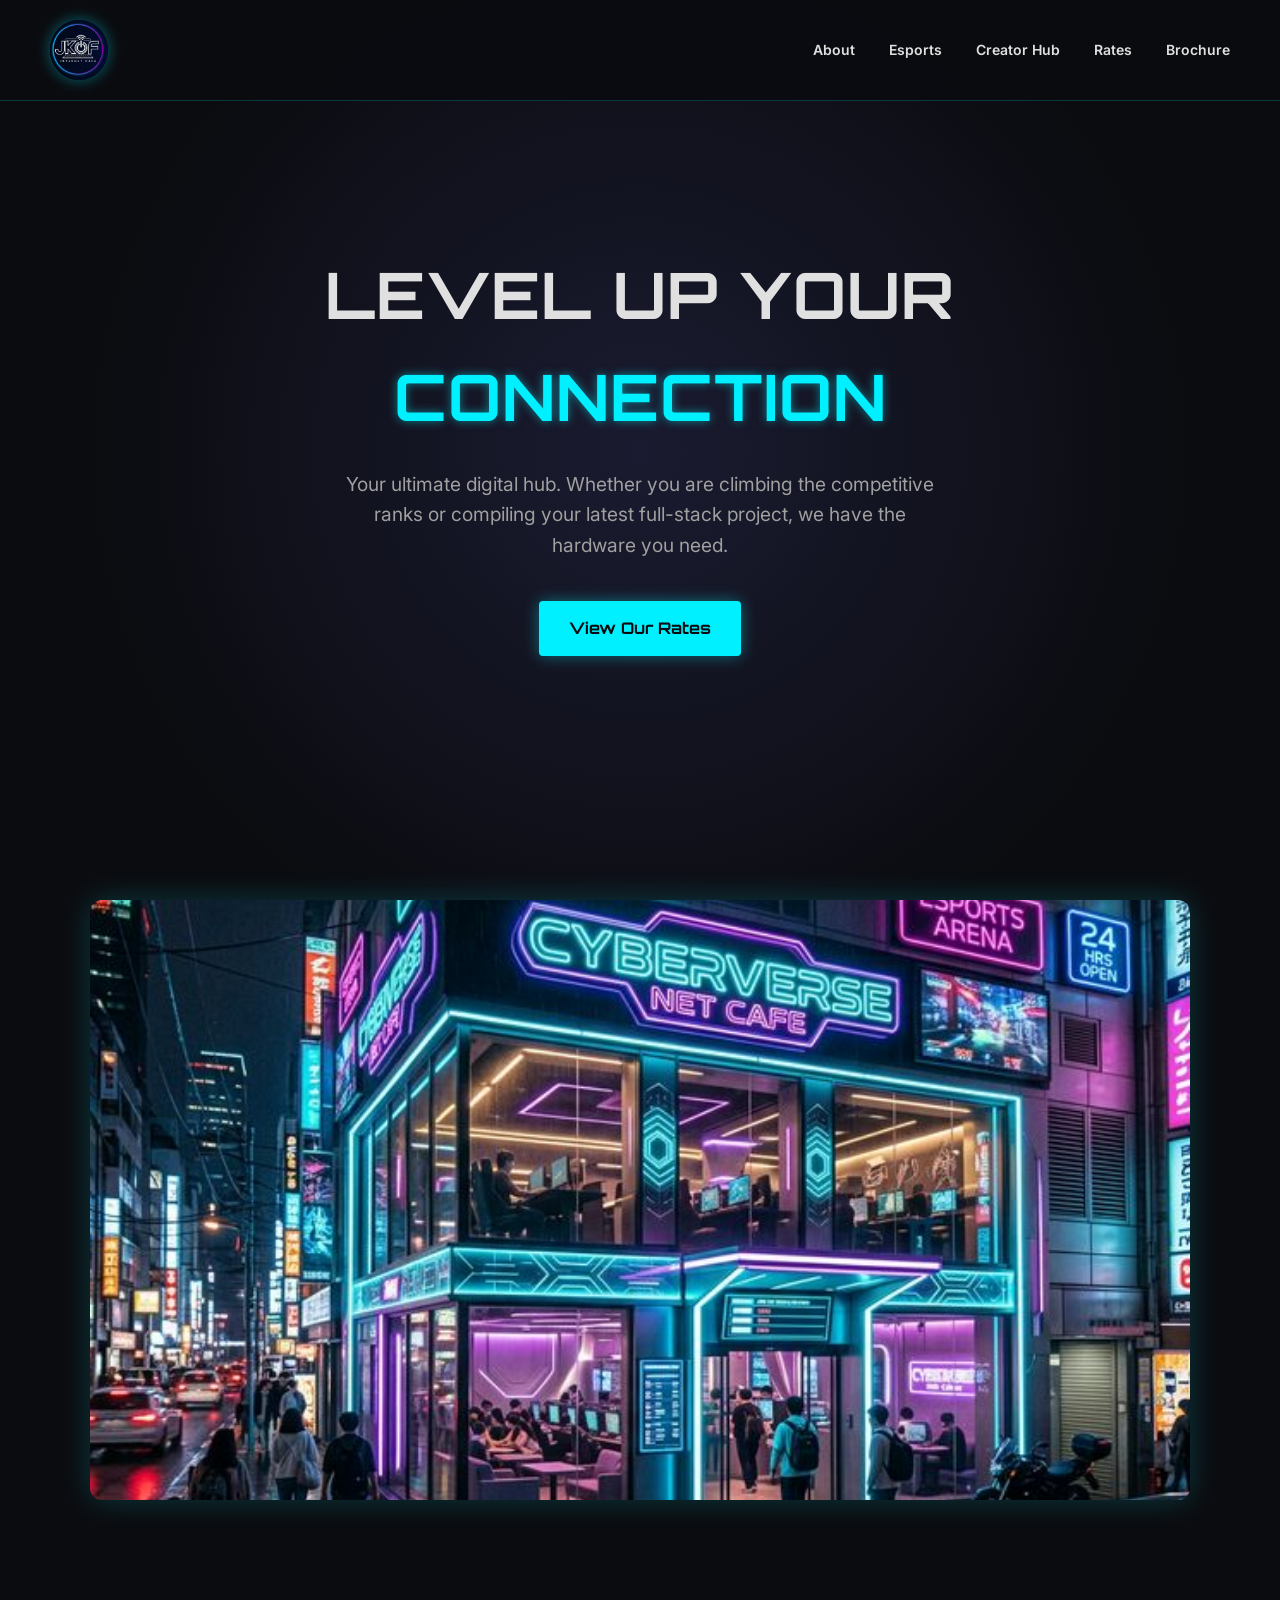
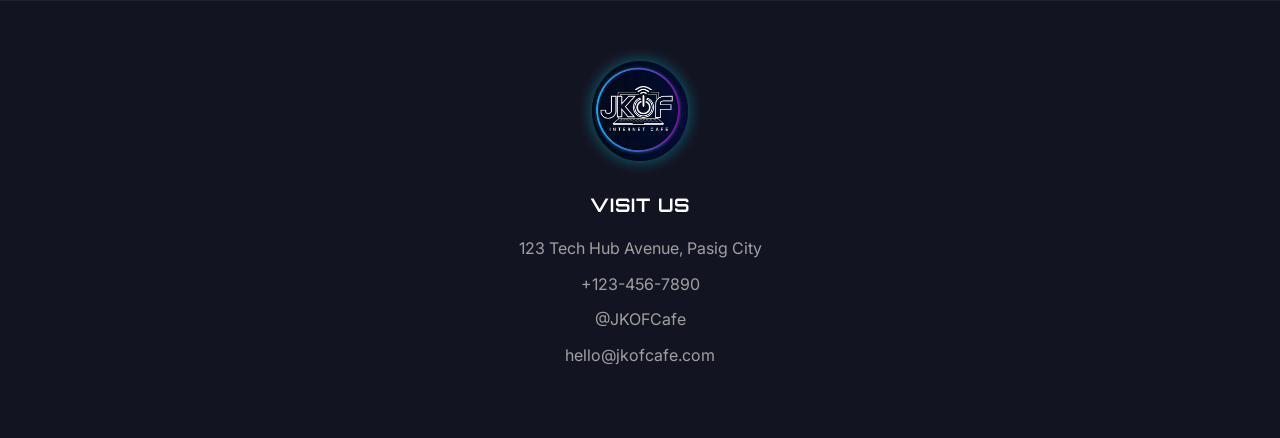
==== commit fd89ec4e: "Add brochure page and assets; add nav links Introduce a new brochure section: adds brochure.html wit" ====
--- a/index.html
+++ b/index.html
@@ -5,6 +5,7 @@
     <meta charset="UTF-8">
     <meta name="viewport" content="width=device-width, initial-scale=1.0">
     <title>JKOF Internet Cafe - Home</title>
+    <link rel="icon" href="logo.jpg">
     <link href="https://fonts.googleapis.com/css2?family=Inter:wght@400;600&family=Orbitron:wght@700;900&display=swap"
         rel="stylesheet">
     <link rel="stylesheet" href="style.css">
@@ -21,6 +22,7 @@
             <a href="arena.html">Esports</a>
             <a href="hub.html">Creator Hub</a>
             <a href="rates.html">Rates</a>
+            <a href="brochure.html">Brochure</a>
         </div>
     </nav>
 
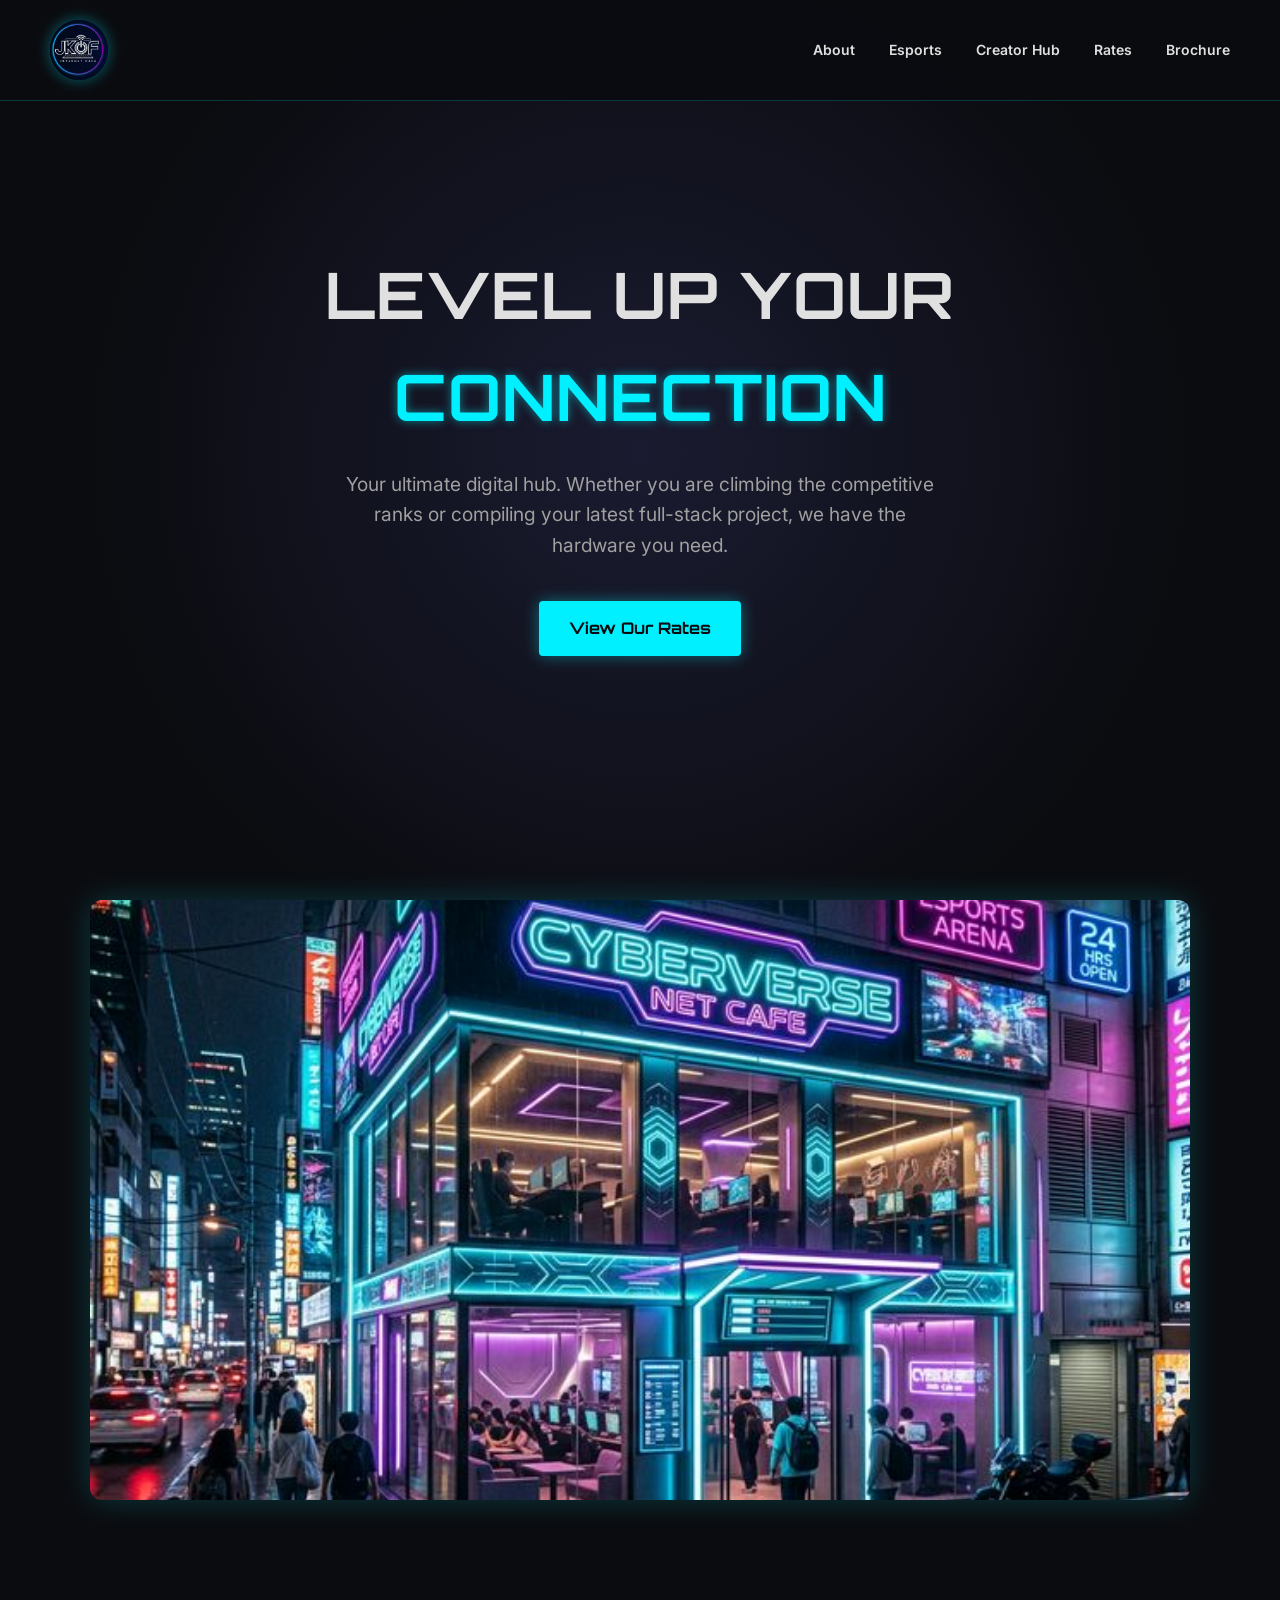
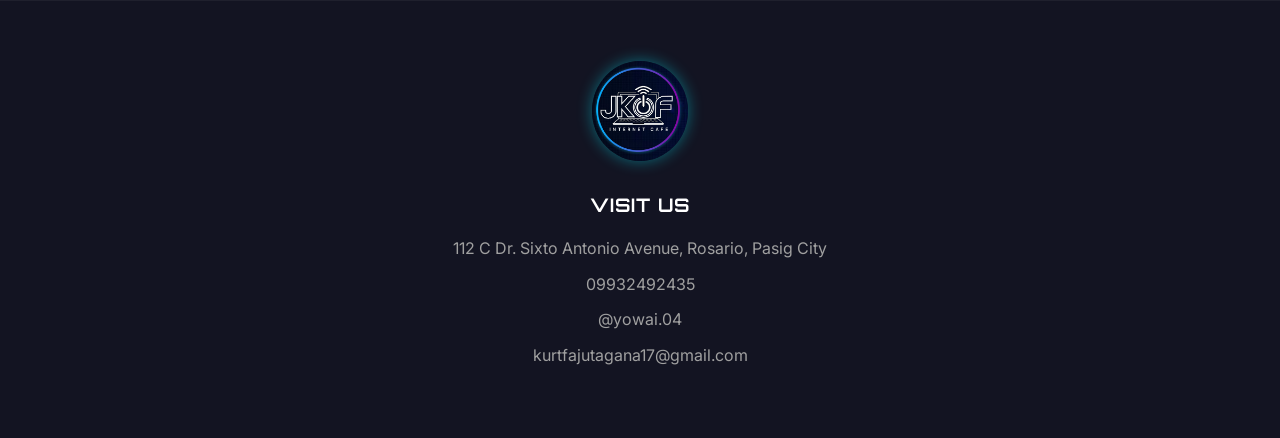
==== commit 09a494ee: "Update footer contact info and formatting Replace placeholder footer contact details (address, phone" ====
--- a/index.html
+++ b/index.html
@@ -5,24 +5,24 @@
     <meta charset="UTF-8">
     <meta name="viewport" content="width=device-width, initial-scale=1.0">
     <title>JKOF Internet Cafe - Home</title>
-    <link rel="icon" href="logo.jpg">
+    <link rel="icon" href="images/logo.jpg">
     <link href="https://fonts.googleapis.com/css2?family=Inter:wght@400;600&family=Orbitron:wght@700;900&display=swap"
         rel="stylesheet">
-    <link rel="stylesheet" href="style.css">
+    <link rel="stylesheet" href="styles/style.css">
 </head>
 
 <body>
 
     <nav>
         <a href="index.html" class="logo">
-            <img src="logo.jpg" alt="JKOF Internet Cafe" class="logo-img">
+            <img src="images/logo.jpg" alt="JKOF Internet Cafe" class="logo-img">
         </a>
         <div class="nav-links">
-            <a href="about.html">About</a>
-            <a href="arena.html">Esports</a>
-            <a href="hub.html">Creator Hub</a>
-            <a href="rates.html">Rates</a>
-            <a href="brochure.html">Brochure</a>
+            <a href="components/about.html">About</a>
+            <a href="components/arena.html">Esports</a>
+            <a href="components/hub.html">Creator Hub</a>
+            <a href="components/rates.html">Rates</a>
+            <a href="components/brochure.html">Brochure</a>
         </div>
     </nav>
 
@@ -30,26 +30,26 @@
         <h1>Level Up Your <br><span>Connection</span></h1>
         <p>Your ultimate digital hub. Whether you are climbing the competitive ranks or compiling your latest full-stack
             project, we have the hardware you need.</p>
-        <a href="rates.html" class="btn">View Our Rates</a>
+        <a href="components/rates.html" class="btn">View Our Rates</a>
     </header>
 
     <section class="fade-in" style="padding-top: 0;">
-        <img src="home-hero.png" alt="JKOF Internet Cafe Exterior"
+        <img src="images/home-hero.png" alt="JKOF Internet Cafe Exterior"
             style="width: 100%; border-radius: 12px; box-shadow: 0 0 30px rgba(0, 240, 255, 0.2); object-fit: cover; max-height: 600px; display: block; margin: 0 auto;">
     </section>
 
     <footer>
         <div style="display: flex; justify-content: center; margin-bottom: 30px;">
             <a href="index.html" class="logo">
-                <img src="logo.jpg" alt="JKOF Internet Cafe" class="logo-img" style="height: 100px;">
+                <img src="images/logo.jpg" alt="JKOF Internet Cafe" class="logo-img" style="height: 100px;">
             </a>
         </div>
         <div class="footer-info">
             <h3 style="color: #fff; margin-bottom: 15px;">Visit us</h3>
-            <p>123 Tech Hub Avenue, Pasig City</p>
-            <p>+123-456-7890</p>
-            <p>@JKOFCafe</p>
-            <p>hello@jkofcafe.com</p>
+            <p>112 C Dr. Sixto Antonio Avenue, Rosario, Pasig City</p>
+            <p>09932492435</p>
+            <p>@yowai.04</p>
+            <p>kurtfajutagana17@gmail.com</p>
         </div>
     </footer>
 
--- a/styles/style.css
+++ b/styles/style.css
@@ -0,0 +1,335 @@
+    /* CSS Variables for Brand Colors */
+    :root {
+        --bg-dark: #0b0c10;
+        --bg-panel: #131422;
+        --text-light: #e0e0e0;
+        --neon-cyan: #00f0ff;
+        --neon-purple: #b026ff;
+        --font-main: 'Inter', sans-serif;
+        --font-header: 'Orbitron', sans-serif;
+    }
+
+    /* Base Styles */
+    * {
+        margin: 0;
+        padding: 0;
+        box-sizing: border-box;
+    }
+
+    body {
+        background-color: var(--bg-dark);
+        color: var(--text-light);
+        font-family: var(--font-main);
+        line-height: 1.6;
+        overflow-x: hidden;
+    }
+
+    h1,
+    h2,
+    h3,
+    h4 {
+        font-family: var(--font-header);
+        text-transform: uppercase;
+        letter-spacing: 1px;
+    }
+
+    /* Navigation */
+    nav {
+        position: fixed;
+        top: 0;
+        width: 100%;
+        padding: 20px 50px;
+        background: rgba(11, 12, 16, 0.9);
+        backdrop-filter: blur(10px);
+        display: flex;
+        justify-content: space-between;
+        align-items: center;
+        z-index: 1000;
+        border-bottom: 1px solid rgba(0, 240, 255, 0.2);
+    }
+
+    .logo {
+        display: flex;
+        align-items: center;
+        text-decoration: none;
+    }
+
+    .logo-img {
+        height: 60px;
+        width: auto;
+        border-radius: 50%;
+        box-shadow: 0 0 15px rgba(0, 240, 255, 0.4);
+        transition: all 0.3s ease;
+    }
+
+    .logo-img:hover {
+        box-shadow: 0 0 25px rgba(176, 38, 255, 0.8);
+        transform: scale(1.05);
+    }
+
+    .nav-links a {
+        color: var(--text-light);
+        text-decoration: none;
+        margin-left: 30px;
+        font-size: 14px;
+        font-weight: 600;
+        transition: color 0.3s ease;
+    }
+
+    .nav-links a:hover {
+        color: var(--neon-cyan);
+    }
+
+    /* Hero Section */
+    .hero {
+        height: 100vh;
+        display: flex;
+        flex-direction: column;
+        justify-content: center;
+        align-items: center;
+        text-align: center;
+        padding: 0 20px;
+        background: radial-gradient(circle at center, #1a1b30 0%, var(--bg-dark) 70%);
+    }
+
+    .hero h1 {
+        font-size: 4rem;
+        margin-bottom: 20px;
+    }
+
+    .hero h1 span {
+        color: var(--neon-cyan);
+        text-shadow: 0 0 10px rgba(0, 240, 255, 0.5);
+    }
+
+    .hero p {
+        font-size: 1.2rem;
+        max-width: 600px;
+        margin-bottom: 40px;
+        color: #a0a0a0;
+    }
+
+    .btn {
+        padding: 15px 30px;
+        background-color: var(--neon-cyan);
+        color: var(--bg-dark);
+        text-decoration: none;
+        font-family: var(--font-header);
+        font-weight: 700;
+        border-radius: 4px;
+        transition: all 0.3s ease;
+        box-shadow: 0 0 15px rgba(0, 240, 255, 0.4);
+    }
+
+    .btn:hover {
+        background-color: #fff;
+        box-shadow: 0 0 25px rgba(0, 240, 255, 0.8);
+    }
+
+    /* Section Layouts */
+    section {
+        padding: 100px 50px;
+        max-width: 1200px;
+        margin: 0 auto;
+    }
+
+    .section-title {
+        text-align: center;
+        font-size: 2.5rem;
+        margin-bottom: 60px;
+        color: #fff;
+    }
+
+    .grid-3 {
+        display: grid;
+        grid-template-columns: repeat(auto-fit, minmax(300px, 1fr));
+        gap: 30px;
+    }
+
+    .grid-2 {
+        display: grid;
+        grid-template-columns: repeat(auto-fit, minmax(400px, 1fr));
+        gap: 50px;
+    }
+
+    /* Cards */
+    .card {
+        background: var(--bg-panel);
+        padding: 40px 30px;
+        border-radius: 8px;
+        border: 1px solid rgba(255, 255, 255, 0.05);
+        transition: transform 0.3s ease, border-color 0.3s ease;
+    }
+
+    .card:hover {
+        transform: translateY(-5px);
+        border-color: var(--neon-cyan);
+    }
+
+    .card h3 {
+        color: var(--neon-cyan);
+        margin-bottom: 15px;
+        font-size: 1.2rem;
+    }
+
+    .card.purple-border:hover {
+        border-color: var(--neon-purple);
+    }
+
+    .card.purple-border h3 {
+        color: var(--neon-purple);
+    }
+
+    /* Rates Table */
+    table {
+        width: 100%;
+        border-collapse: collapse;
+        background: var(--bg-panel);
+        border-radius: 8px;
+        overflow: hidden;
+    }
+
+    th,
+    td {
+        padding: 20px;
+        text-align: left;
+        border-bottom: 1px solid rgba(255, 255, 255, 0.05);
+    }
+
+    th {
+        color: var(--neon-cyan);
+        font-family: var(--font-header);
+        background: rgba(0, 240, 255, 0.05);
+    }
+
+    .promo-banner {
+        background: linear-gradient(90deg, rgba(176, 38, 255, 0.2), rgba(0, 240, 255, 0.2));
+        padding: 20px;
+        text-align: center;
+        border-top: 1px solid rgba(0, 240, 255, 0.3);
+    }
+
+    .promo-banner h4 {
+        color: var(--neon-purple);
+        font-size: 1.5rem;
+        margin-bottom: 5px;
+    }
+
+    /* Footer */
+    footer {
+        background: var(--bg-panel);
+        padding: 60px 50px;
+        text-align: center;
+        border-top: 1px solid rgba(255, 255, 255, 0.05);
+    }
+
+    .footer-info p {
+        margin-bottom: 10px;
+        color: #a0a0a0;
+    }
+
+    /* Fade-in Animation Classes */
+    .fade-in {
+        opacity: 0;
+        transform: translateY(30px);
+        transition: opacity 0.8s ease, transform 0.8s ease;
+    }
+
+    .fade-in.visible {
+        opacity: 1;
+        transform: translateY(0);
+    }
+
+    /* Responsive */
+    @media (max-width: 1024px) {
+        nav {
+            padding: 20px 30px;
+        }
+        .grid-2 {
+            gap: 30px;
+        }
+    }
+
+    @media (max-width: 768px) {
+        nav {
+            padding: 15px 20px;
+            flex-direction: column;
+            gap: 15px;
+        }
+
+        .nav-links {
+            display: flex;
+            flex-wrap: wrap;
+            justify-content: center;
+        }
+
+        .nav-links a {
+            margin: 5px 12px;
+            font-size: 13px;
+        }
+
+        .hero h1 {
+            font-size: 2.8rem;
+        }
+
+        .hero p {
+            font-size: 1rem;
+            margin-bottom: 30px;
+        }
+
+        section {
+            padding: 60px 20px;
+        }
+
+        .section-title {
+            font-size: 2rem;
+            margin-bottom: 40px;
+        }
+
+        .grid-3, .grid-2 {
+            grid-template-columns: 1fr;
+            gap: 20px;
+        }
+
+        .download-btn {
+            padding: 12px 25px;
+            font-size: 1rem;
+        }
+
+        table {
+            width: 100%;
+        }
+    }
+
+    @media (max-width: 480px) {
+        nav {
+            padding: 10px 15px;
+            gap: 10px;
+        }
+
+        .logo-img {
+            height: 45px;
+        }
+
+        .nav-links a {
+            margin: 5px 8px;
+            font-size: 12px;
+        }
+
+        .hero h1 {
+            font-size: 2.2rem;
+        }
+
+        .section-title {
+            font-size: 1.6rem;
+            margin-bottom: 30px;
+        }
+
+        .card {
+            padding: 30px 20px;
+        }
+
+        footer {
+            padding: 40px 20px;
+        }
+    }
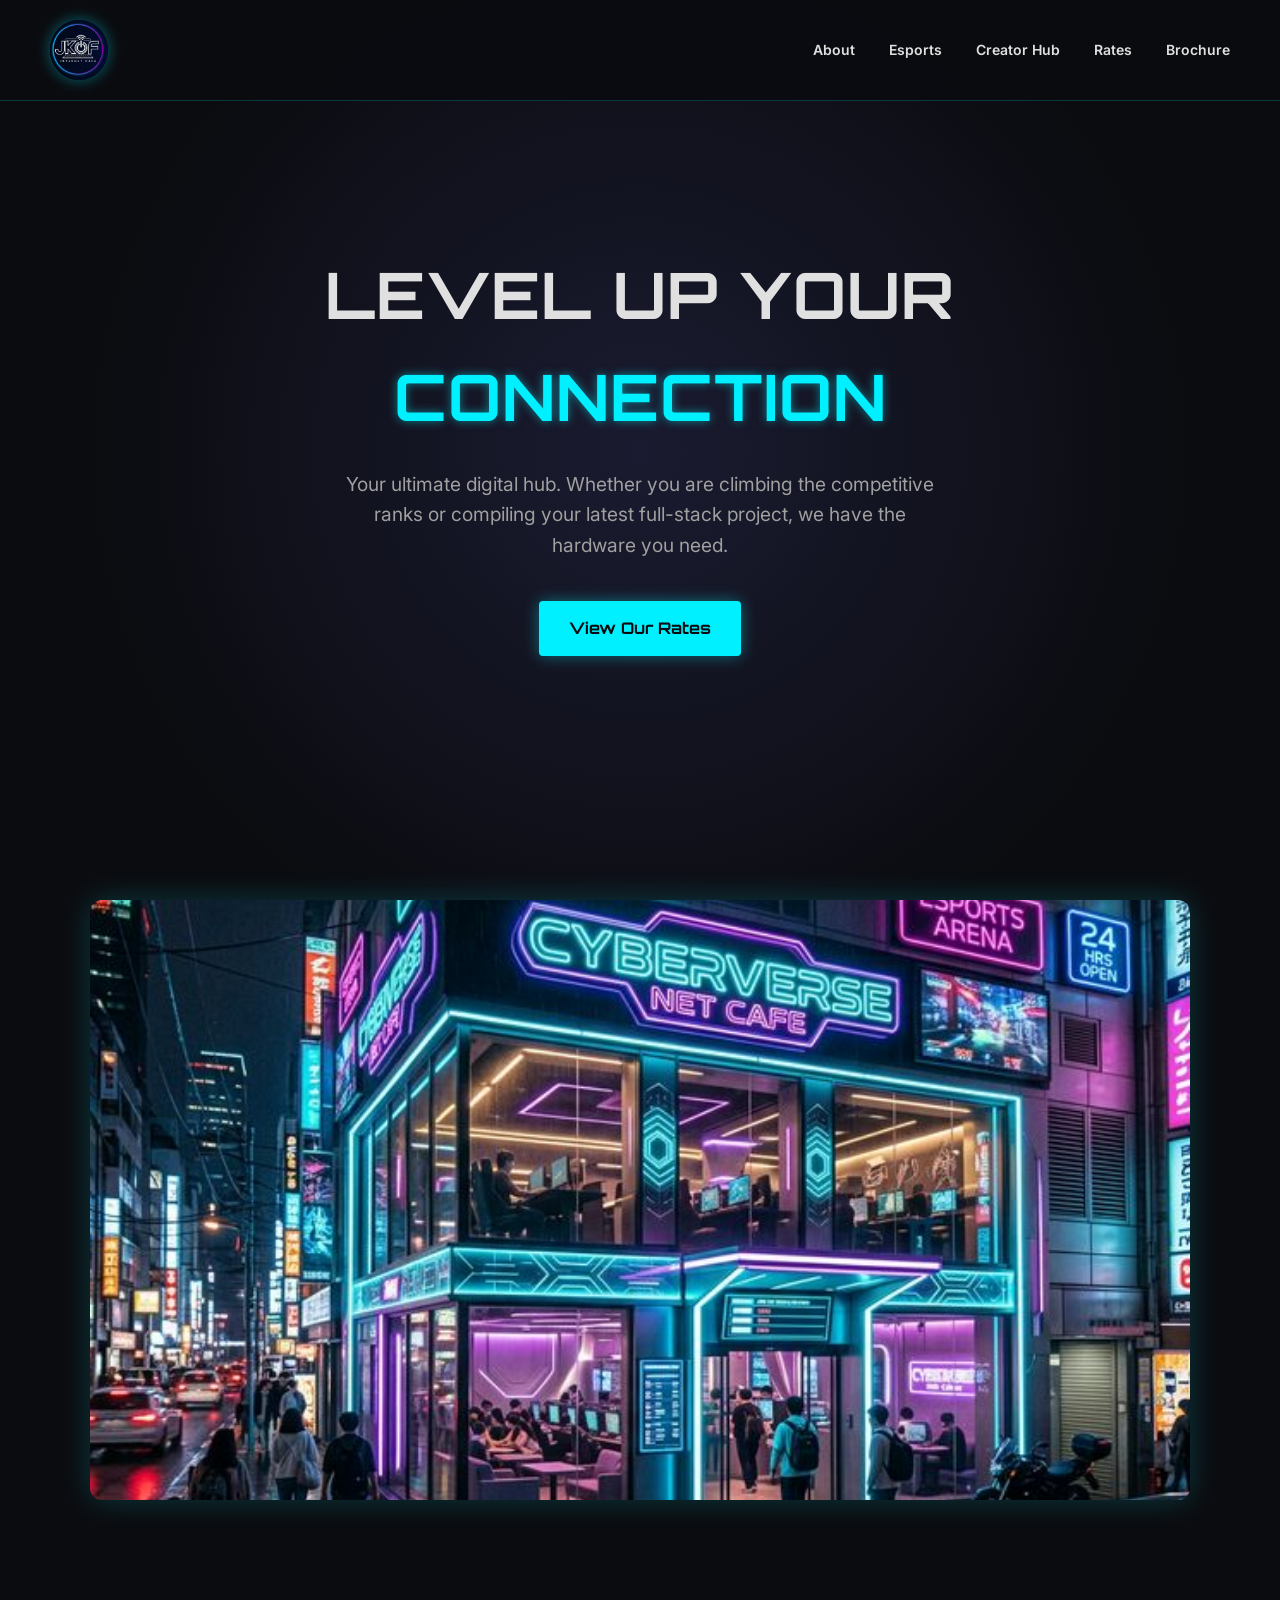
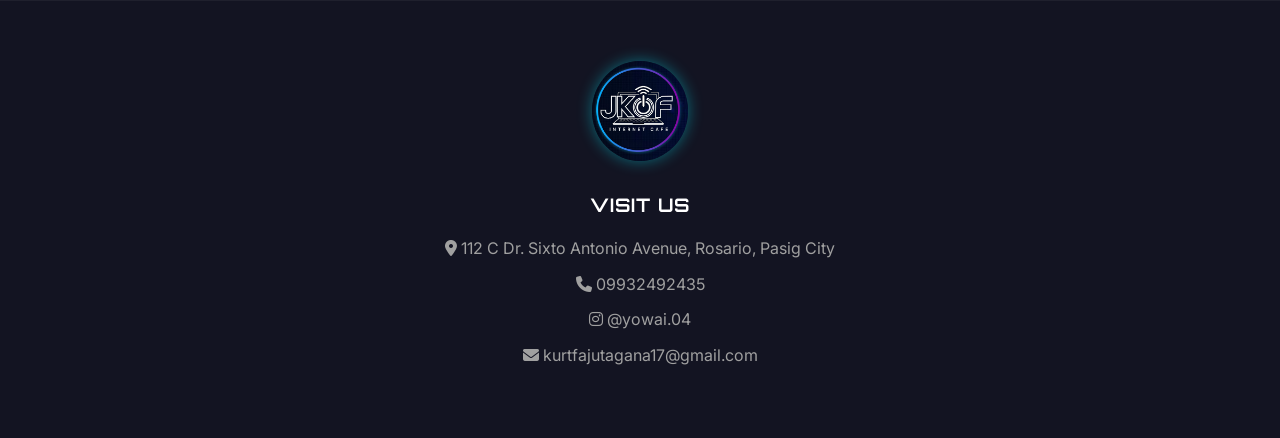
==== commit 48ad95a7: "Add Font Awesome and footer icons Include the Font Awesome CDN and replace plain contact text in foo" ====
--- a/index.html
+++ b/index.html
@@ -8,6 +8,7 @@
     <link rel="icon" href="images/logo.jpg">
     <link href="https://fonts.googleapis.com/css2?family=Inter:wght@400;600&family=Orbitron:wght@700;900&display=swap"
         rel="stylesheet">
+    <link rel="stylesheet" href="https://cdnjs.cloudflare.com/ajax/libs/font-awesome/6.4.0/css/all.min.css">
     <link rel="stylesheet" href="styles/style.css">
 </head>
 
@@ -46,10 +47,10 @@
         </div>
         <div class="footer-info">
             <h3 style="color: #fff; margin-bottom: 15px;">Visit us</h3>
-            <p>112 C Dr. Sixto Antonio Avenue, Rosario, Pasig City</p>
-            <p>09932492435</p>
-            <p>@yowai.04</p>
-            <p>kurtfajutagana17@gmail.com</p>
+            <p><i class="fas fa-map-marker-alt"></i> 112 C Dr. Sixto Antonio Avenue, Rosario, Pasig City</p>
+            <p><i class="fas fa-phone"></i> 09932492435</p>
+            <p><i class="fab fa-instagram"></i> @yowai.04</p>
+            <p><i class="fas fa-envelope"></i> kurtfajutagana17@gmail.com</p>
         </div>
     </footer>
 
